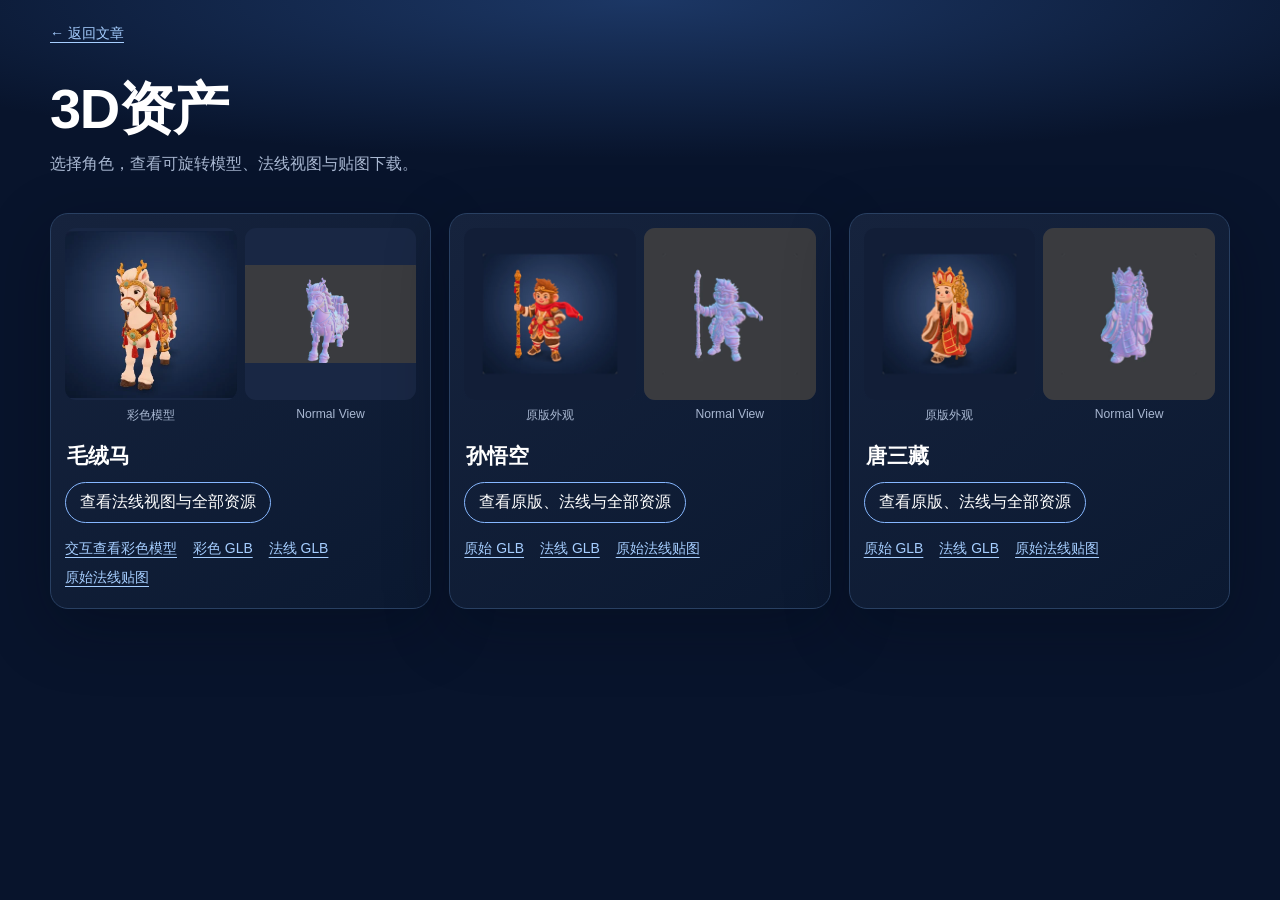
==== 3d-assets.html @ 245eaa0d "Add single 3D assets hub entry" ====
<!doctype html>
<html lang="zh-CN">
<head>
  <meta charset="utf-8">
  <meta name="viewport" content="width=device-width, initial-scale=1">
  <meta name="theme-color" content="#08142c">
  <meta name="description" content="毛绒马、孙悟空和唐三藏的 3D 模型与 Normal View 法线资产。">
  <title>3D资产 | BoPythonAI</title>
  <link rel="stylesheet" href="style.css">
</head>
<body class="asset-hub-page">
  <header class="asset-hub-header">
    <a href="./#model">← 返回文章</a>
    <h1>3D资产</h1>
    <p>选择角色，查看可旋转模型、法线视图与贴图下载。</p>
  </header>
  <main class="asset-hub-grid">
    <section class="asset-hub-card" aria-labelledby="horse-title">
      <div class="asset-hub-images">
        <a href="./#model"><img src="assets/decorative-plush-horse-poster.webp" alt="毛绒马彩色模型预览"><span>彩色模型</span></a>
        <a href="normal-view.html"><img src="assets/decorative-plush-horse-normal-view-poster.webp" alt="毛绒马法线视图预览"><span>Normal View</span></a>
      </div>
      <h2 id="horse-title">毛绒马</h2>
      <a class="asset-open" href="normal-view.html">查看法线视图与全部资源</a>
      <nav aria-label="毛绒马下载">
        <a href="./#model">交互查看彩色模型</a>
        <a href="assets/decorative-plush-horse-optimized.glb" download>彩色 GLB</a>
        <a href="assets/decorative-plush-horse-normal-view.glb" download>法线 GLB</a>
        <a href="assets/decorative-plush-horse-normal-map.png" download>原始法线贴图</a>
      </nav>
    </section>
    <section class="asset-hub-card" aria-labelledby="monkey-title">
      <div class="asset-hub-images">
        <a href="monkey-king.html"><img src="assets/monkey-king-poster.webp" alt="孙悟空彩色模型预览"><span>原版外观</span></a>
        <a href="monkey-king.html"><img src="assets/monkey-king-normal-view-poster.webp" alt="孙悟空法线视图预览"><span>Normal View</span></a>
      </div>
      <h2 id="monkey-title">孙悟空</h2>
      <a class="asset-open" href="monkey-king.html">查看原版、法线与全部资源</a>
      <nav aria-label="孙悟空下载">
        <a href="assets/monkey-king-original.glb" download>原始 GLB</a>
        <a href="assets/monkey-king-normal-view.glb" download>法线 GLB</a>
        <a href="assets/monkey-king-normal-map.jpg" download>原始法线贴图</a>
      </nav>
    </section>
    <section class="asset-hub-card" aria-labelledby="tang-title">
      <div class="asset-hub-images">
        <a href="tang-sanzang.html"><img src="assets/tang-sanzang-poster.webp" alt="唐三藏彩色模型预览"><span>原版外观</span></a>
        <a href="tang-sanzang.html"><img src="assets/tang-sanzang-normal-view-poster.webp" alt="唐三藏法线视图预览"><span>Normal View</span></a>
      </div>
      <h2 id="tang-title">唐三藏</h2>
      <a class="asset-open" href="tang-sanzang.html">查看原版、法线与全部资源</a>
      <nav aria-label="唐三藏下载">
        <a href="assets/tang-sanzang-original.glb" download>原始 GLB</a>
        <a href="assets/tang-sanzang-normal-view.glb" download>法线 GLB</a>
        <a href="assets/tang-sanzang-normal-map.jpg" download>原始法线贴图</a>
      </nav>
    </section>
  </main>
</body>
</html>
---- style.css ----
:root {
  color-scheme: dark;
  --background: #08142c;
  --surface: #0d1b35;
  --ink: #e9f1ff;
  --muted: #a9b8d2;
  --line: #294062;
  --lavender: #d4b5f8;
}

* { box-sizing: border-box; }

html { scroll-behavior: smooth; }

body {
  margin: 0;
  background: radial-gradient(ellipse 85% 22% at 50% 0, #1c3765 0, transparent 80%), var(--background);
  color: var(--ink);
  font-family: "Noto Sans CJK SC", "Microsoft YaHei", "PingFang SC", sans-serif;
  -webkit-font-smoothing: antialiased;
}

main { min-height: 100vh; }

.hero {
  position: relative;
  width: min(100%, 1500px);
  margin: 0 auto;
  overflow: hidden;
}

.hero::after {
  content: "";
  position: absolute;
  inset: auto 0 0;
  height: 25%;
  background: linear-gradient(transparent, var(--background));
  pointer-events: none;
}

.hero img {
  display: block;
  width: 100%;
  height: auto;
}

.article-header {
  width: min(100% - 40px, 900px);
  margin: -2.5rem auto 3rem;
  position: relative;
  text-align: center;
}

.eyebrow {
  margin: 0 0 1.3rem;
  color: #92a8d0;
  font-family: Consolas, "Courier New", monospace;
  font-size: .76rem;
  font-weight: 700;
  letter-spacing: .22em;
}

h1 {
  display: flex;
  justify-content: center;
  flex-wrap: nowrap;
  gap: .025em;
  margin: 0;
  font-family: "Noto Sans CJK SC", "Microsoft YaHei", "PingFang SC", sans-serif;
  font-size: clamp(2rem, 6.2vw, 5.5rem);
  font-weight: 900;
  letter-spacing: -.025em;
  line-height: 1.3;
}

h1 span {
  display: inline-block;
  flex: none;
  color: #ffe732;
  background: linear-gradient(90deg, #f53634 0%, #ff922d 20%, #ffe732 39%, #51e753 58%, #02d8e4 78%, #3654f5 100%);
  background-clip: text;
  -webkit-background-clip: text;
  -webkit-text-fill-color: transparent;
}

.intro {
  margin: 1.7rem auto 0;
  color: var(--muted);
  font-size: clamp(.95rem, 2vw, 1.1rem);
  letter-spacing: .04em;
  line-height: 1.9;
}

.model-gallery {
  width: min(100% - 48px, 1100px);
  margin: 0 auto 5rem;
  display: grid;
  grid-template-columns: repeat(3, minmax(0, 1fr));
  gap: 20px;
}

.model-card {
  min-width: 0;
  margin: 0;
  padding: 14px 14px 16px;
  border: 1px solid var(--line);
  border-radius: 18px;
  background: linear-gradient(145deg, #16233d, #0b1931);
  box-shadow: 0 20px 65px #02081655;
}

.model-card model-viewer {
  display: block;
  width: 100%;
  height: 300px;
  border-radius: 12px;
  background: radial-gradient(circle at 50% 42%, #40557d, #152440 67%, #0a1529);
  cursor: grab;
}

.model-card model-viewer:active { cursor: grabbing; }

.model-card figcaption {
  margin-top: 14px;
  color: var(--muted);
  font-size: .75rem;
  letter-spacing: .08em;
  text-align: center;
}

.model-card figcaption strong,
.model-card figcaption span,
.model-card figcaption a { display: block; }
.model-card figcaption strong { color: #fff; font-size: 1rem; margin-bottom: 4px; }
.model-card figcaption a { margin-top: 7px; }

.essay {
  width: min(100% - 48px, 740px);
  margin: 0 auto;
  font-size: clamp(1.04rem, 1.6vw, 1.16rem);
  line-height: 2.15;
  letter-spacing: .025em;
}

.essay p { margin: 0 0 1.9em; }

.technical-term {
  color: var(--lavender);
  font-weight: 650;
}

.essay p:first-child {
  font-size: 1.22em;
  font-weight: 600;
  color: #fff;
}

.essay p:nth-child(8) {
  margin: 2.25em 0;
  padding: .65em 0 .65em 1.25em;
  border-left: 3px solid #83bfff;
  color: #f9fbff;
  font-size: 1.14em;
  font-weight: 600;
}

footer {
  width: min(100% - 48px, 740px);
  margin: 5rem auto 0;
  padding: 1.8rem 0 3rem;
  border-top: 1px solid var(--line);
  display: flex;
  justify-content: space-between;
  gap: 1rem;
  color: var(--muted);
  font-family: Consolas, "Courier New", monospace;
  font-size: .82rem;
}

a { color: #a6ceff; text-underline-offset: .3em; }
a:hover { color: #fff; }
a:focus-visible { outline: 2px solid #ffe732; outline-offset: 4px; }

@media (min-width: 601px) and (max-width: 900px) {
  .model-gallery { width: min(100% - 48px, 740px); grid-template-columns: repeat(2, minmax(0, 1fr)); }
  .model-card:last-child { grid-column: 1 / -1; width: min(100%, 360px); justify-self: center; }
}

@media (max-width: 600px) {
  .hero img {
    width: 150%;
    max-width: none;
    margin-left: -25%;
  }

  .article-header { margin-top: -.6rem; margin-bottom: 3rem; }
  .eyebrow { font-size: .6rem; letter-spacing: .16em; }
  h1 { font-size: clamp(1.75rem, 7.4vw, 2.8rem); gap: 0; }
  .essay { line-height: 2; }
  .model-gallery { width: min(100% - 48px, 340px); grid-template-columns: 1fr; margin-bottom: 3rem; }
  .model-card model-viewer { height: 260px; }
  footer { margin-top: 3rem; }
}

@media (prefers-reduced-motion: reduce) {
  html { scroll-behavior: auto; }
}

/* Full-size preview for the baked Normal View asset. */
.normal-page {
  min-height: 100vh;
  background: #303238;
  color: #f1f1f6;
}

.normal-header {
  width: min(100% - 40px, 1120px);
  margin: 0 auto;
  padding: 22px 0 16px;
  display: flex;
  align-items: center;
  justify-content: space-between;
  gap: 24px;
}

.normal-back { white-space: nowrap; }
.normal-header > div { text-align: center; }
.normal-eyebrow {
  margin: 0 0 6px;
  color: #c9b9f9;
  font: 700 .74rem Consolas, "Courier New", monospace;
  letter-spacing: .17em;
}
.normal-page h1 {
  display: block;
  margin: 0;
  font-size: clamp(1.4rem, 3vw, 2rem);
  line-height: 1.3;
}
.normal-primary-download {
  padding: 10px 15px;
  border: 1px solid #a8a5d5;
  border-radius: 999px;
  color: #fff;
  text-decoration: none;
  white-space: nowrap;
}
.normal-primary-download:hover { background: #44465a; }

.normal-main {
  width: min(100% - 32px, 900px);
  margin: 0 auto;
}
.normal-main model-viewer {
  display: block;
  width: 100%;
  height: min(72vh, 840px);
  min-height: 480px;
  border: 1px solid #565861;
  border-radius: 18px;
  background: #393b40;
  cursor: grab;
}
.normal-main model-viewer:active { cursor: grabbing; }
.normal-details {
  padding: 17px 4px 36px;
  display: flex;
  justify-content: space-between;
  align-items: flex-start;
  gap: 20px;
  color: #d5d6e0;
  font-size: .9rem;
}
.normal-details p { margin: 0; white-space: nowrap; }
.normal-details nav { display: flex; flex-wrap: wrap; justify-content: flex-end; gap: 10px 18px; }

.comparison-main {
  width: min(100% - 32px, 1120px);
  margin: 0 auto;
  display: grid;
  grid-template-columns: repeat(2, minmax(0, 1fr));
  gap: 18px;
}

.comparison-card { min-width: 0; margin: 0; }
.comparison-card model-viewer {
  display: block;
  width: 100%;
  height: min(68vh, 720px);
  min-height: 480px;
  border: 1px solid #565861;
  border-radius: 18px;
  background: #393b40;
  cursor: grab;
}
.comparison-card.model-original model-viewer { background: radial-gradient(circle at 50% 42%, #40557d, #152440 67%, #0a1529); }
.comparison-card model-viewer:active { cursor: grabbing; }
.comparison-card figcaption { padding: 16px 4px 12px; color: #d5d6e0; }
.comparison-card h2 { margin: 0 0 7px; color: #fff; font-size: 1.12rem; }
.comparison-card p { margin: 0 0 12px; font-size: .88rem; }
.comparison-card nav { display: flex; flex-wrap: wrap; gap: 8px 16px; font-size: .88rem; }
.comparison-note { width: min(100% - 32px, 1120px); margin: 8px auto 36px; color: #d5d6e0; font-size: .84rem; text-align: center; }

.asset-hub-page { min-height: 100vh; }
.asset-hub-header {
  width: min(100% - 40px, 1180px);
  margin: 0 auto;
  padding: 24px 0 36px;
}
.asset-hub-header > a { font-size: .88rem; }
.asset-hub-header h1 {
  display: block;
  margin: 32px 0 8px;
  font-size: clamp(2rem, 5vw, 3.5rem);
  line-height: 1.2;
  color: #fff;
}
.asset-hub-header p { margin: 0; color: var(--muted); line-height: 1.7; }
.asset-hub-grid {
  width: min(100% - 40px, 1180px);
  margin: 0 auto 48px;
  min-height: 0;
  display: grid;
  grid-template-columns: repeat(3, minmax(0, 1fr));
  gap: 18px;
}
.asset-hub-card {
  min-width: 0;
  padding: 14px 14px 20px;
  border: 1px solid var(--line);
  border-radius: 18px;
  background: linear-gradient(145deg, #16233d, #0b1931);
  box-shadow: 0 20px 65px #02081655;
}
.asset-hub-images { display: grid; grid-template-columns: repeat(2, minmax(0, 1fr)); gap: 8px; }
.asset-hub-images a { min-width: 0; text-decoration: none; }
.asset-hub-images img {
  display: block;
  width: 100%;
  aspect-ratio: 1;
  object-fit: contain;
  border-radius: 11px;
  background: #192744;
}
.asset-hub-images span { display: block; padding-top: 7px; color: var(--muted); text-align: center; font-size: .76rem; }
.asset-hub-card h2 { margin: 18px 2px 12px; font-size: 1.3rem; color: #fff; }
.asset-hub-card nav { display: flex; flex-wrap: wrap; gap: 8px 16px; font-size: .87rem; line-height: 1.5; }
.asset-hub-card .asset-open {
  display: block;
  width: fit-content;
  margin: 0 0 15px;
  padding: 9px 14px;
  border: 1px solid #86b7ff;
  border-radius: 999px;
  color: #fff;
  text-decoration: none;
}
.asset-hub-card .asset-open:hover { background: #294062; }

@media (min-width: 651px) and (max-width: 950px) {
  .asset-hub-grid { max-width: 740px; grid-template-columns: repeat(2, minmax(0, 1fr)); }
  .asset-hub-card:last-child { grid-column: 1 / -1; width: min(100%, 360px); justify-self: center; }
}

@media (max-width: 650px) {
  .asset-hub-header { padding-bottom: 26px; }
  .asset-hub-header h1 { margin-top: 24px; }
  .asset-hub-grid { max-width: 390px; grid-template-columns: 1fr; }
}

@media (max-width: 700px) {
  .normal-header { flex-wrap: wrap; justify-content: center; gap: 10px 18px; }
  .normal-header > div { order: -1; width: 100%; }
  .normal-main model-viewer { height: 67vh; min-height: 420px; }
  .normal-details { flex-direction: column; align-items: center; text-align: center; }
  .normal-details nav { justify-content: center; }
  .comparison-main { grid-template-columns: 1fr; }
  .comparison-card model-viewer { height: 65vh; min-height: 390px; }
}
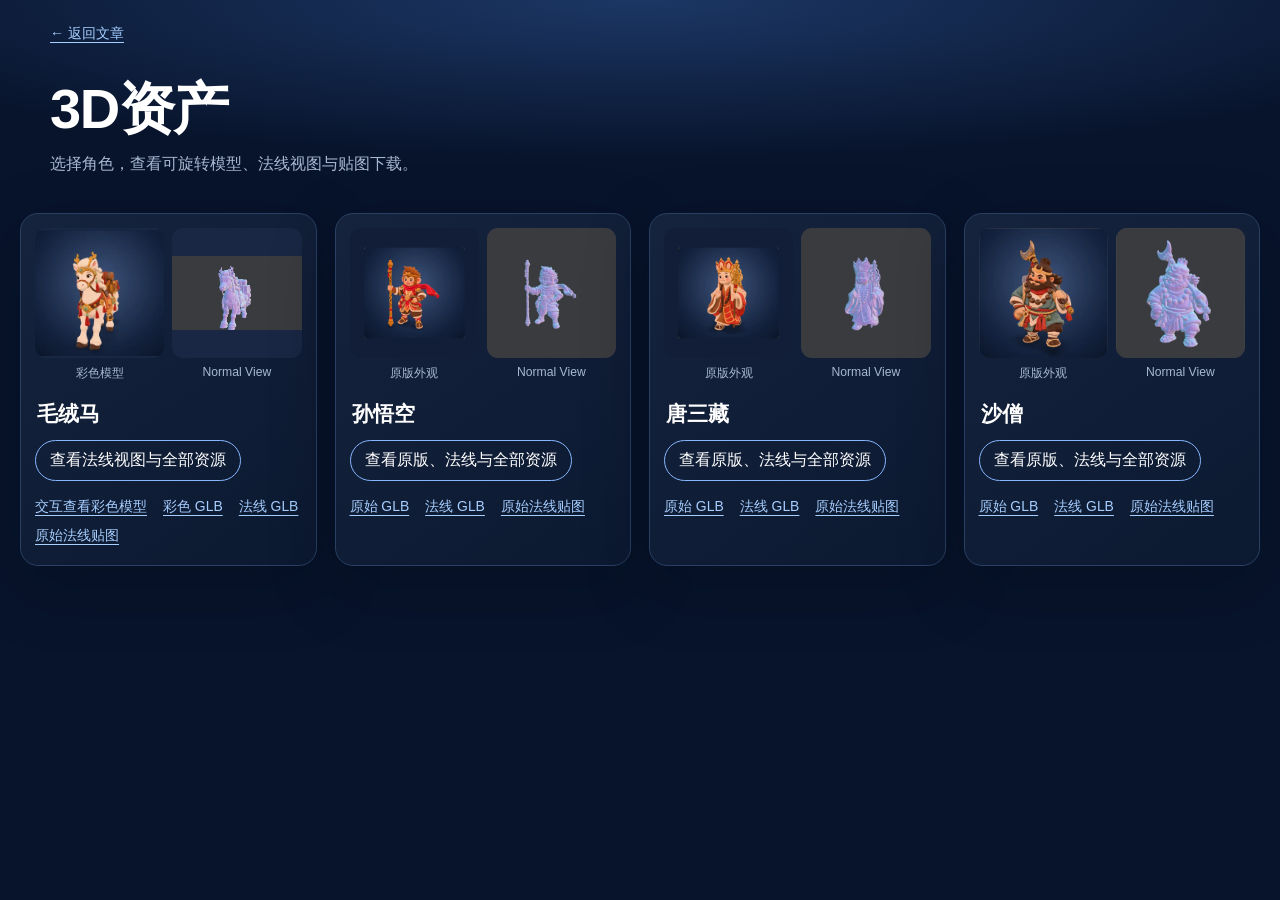
==== commit fe0812f1: "Publish Sha Seng model and four-column gallery" ====
--- a/3d-assets.html
+++ b/3d-assets.html
@@ -4,7 +4,7 @@
   <meta charset="utf-8">
   <meta name="viewport" content="width=device-width, initial-scale=1">
   <meta name="theme-color" content="#08142c">
-  <meta name="description" content="毛绒马、孙悟空和唐三藏的 3D 模型与 Normal View 法线资产。">
+  <meta name="description" content="毛绒马、孙悟空、唐三藏和沙僧的 3D 模型与 Normal View 法线资产。">
   <title>3D资产 | BoPythonAI</title>
   <link rel="stylesheet" href="style.css">
 </head>
@@ -55,6 +55,19 @@
         <a href="assets/tang-sanzang-normal-map.jpg" download>原始法线贴图</a>
       </nav>
     </section>
+    <section class="asset-hub-card" aria-labelledby="sha-title">
+      <div class="asset-hub-images">
+        <a href="sha-seng.html"><img src="assets/sha-seng-poster.webp" alt="沙僧彩色模型预览"><span>原版外观</span></a>
+        <a href="sha-seng.html"><img src="assets/sha-seng-normal-view-poster.webp" alt="沙僧法线视图预览"><span>Normal View</span></a>
+      </div>
+      <h2 id="sha-title">沙僧</h2>
+      <a class="asset-open" href="sha-seng.html">查看原版、法线与全部资源</a>
+      <nav aria-label="沙僧下载">
+        <a href="assets/sha-seng-original.glb" download>原始 GLB</a>
+        <a href="assets/sha-seng-normal-view.glb" download>法线 GLB</a>
+        <a href="assets/sha-seng-normal-map.jpg" download>原始法线贴图</a>
+      </nav>
+    </section>
   </main>
 </body>
 </html>
--- a/style.css
+++ b/style.css
@@ -92,10 +92,10 @@
 }
 
 .model-gallery {
-  width: min(100% - 48px, 1100px);
+  width: min(100% - 48px, 1540px);
   margin: 0 auto 5rem;
   display: grid;
-  grid-template-columns: repeat(3, minmax(0, 1fr));
+  grid-template-columns: repeat(4, minmax(0, 1fr));
   gap: 20px;
 }
 
@@ -181,9 +181,8 @@
 a:hover { color: #fff; }
 a:focus-visible { outline: 2px solid #ffe732; outline-offset: 4px; }
 
-@media (min-width: 601px) and (max-width: 900px) {
-  .model-gallery { width: min(100% - 48px, 740px); grid-template-columns: repeat(2, minmax(0, 1fr)); }
-  .model-card:last-child { grid-column: 1 / -1; width: min(100%, 360px); justify-self: center; }
+@media (min-width: 601px) and (max-width: 1199px) {
+  .model-gallery { width: min(100% - 48px, 760px); grid-template-columns: repeat(2, minmax(0, 1fr)); }
 }
 
 @media (max-width: 600px) {
@@ -317,11 +316,11 @@
 }
 .asset-hub-header p { margin: 0; color: var(--muted); line-height: 1.7; }
 .asset-hub-grid {
-  width: min(100% - 40px, 1180px);
+  width: min(100% - 40px, 1540px);
   margin: 0 auto 48px;
   min-height: 0;
   display: grid;
-  grid-template-columns: repeat(3, minmax(0, 1fr));
+  grid-template-columns: repeat(4, minmax(0, 1fr));
   gap: 18px;
 }
 .asset-hub-card {
@@ -357,9 +356,8 @@
 }
 .asset-hub-card .asset-open:hover { background: #294062; }
 
-@media (min-width: 651px) and (max-width: 950px) {
-  .asset-hub-grid { max-width: 740px; grid-template-columns: repeat(2, minmax(0, 1fr)); }
-  .asset-hub-card:last-child { grid-column: 1 / -1; width: min(100%, 360px); justify-self: center; }
+@media (min-width: 651px) and (max-width: 1199px) {
+  .asset-hub-grid { max-width: 760px; grid-template-columns: repeat(2, minmax(0, 1fr)); }
 }
 
 @media (max-width: 650px) {
